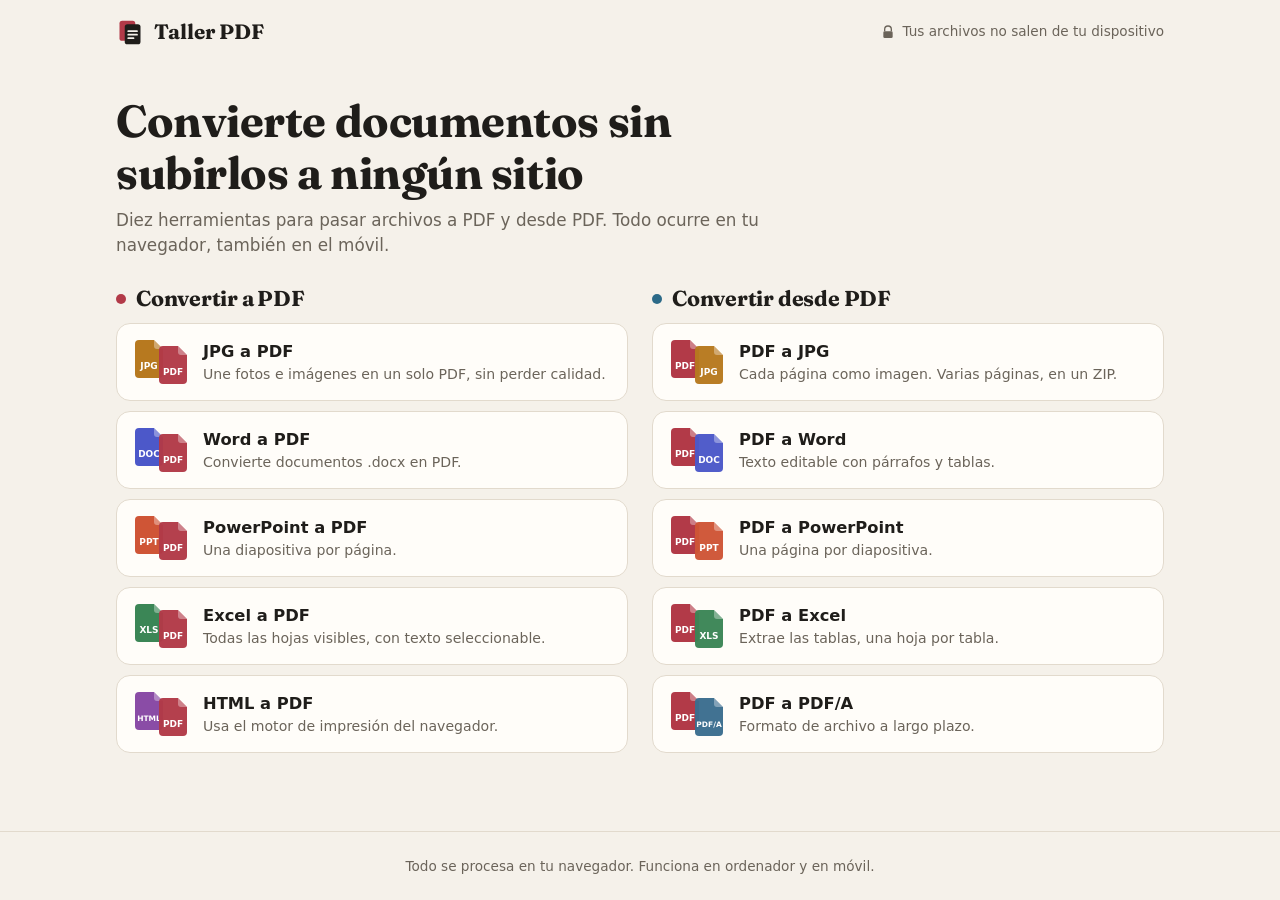
==== index.html @ 1a02f952 "Taller PDF: conversor de documentos en el navegador Diez herramientas (a PDF y desde PDF) que funcio" ====
<!doctype html>
<html lang="es">
<head>
  <meta charset="utf-8">
  <meta name="viewport" content="width=device-width, initial-scale=1">
  <title>Taller PDF</title>
  <meta name="description" content="Convierte documentos a PDF y desde PDF directamente en tu navegador, sin subir archivos.">
  <link rel="icon" href="data:image/svg+xml,%3Csvg xmlns='http://www.w3.org/2000/svg' viewBox='0 0 32 32'%3E%3Crect x='4' y='3' width='18' height='23' rx='3' fill='%23b23a48'/%3E%3Crect x='10' y='7' width='18' height='23' rx='3' fill='%231f1d1a'/%3E%3C/svg%3E">
  <link rel="preconnect" href="https://fonts.googleapis.com">
  <link rel="preconnect" href="https://fonts.gstatic.com" crossorigin>
  <link href="https://fonts.googleapis.com/css2?family=Fraunces:opsz,wght@9..144,600;9..144,700&display=swap" rel="stylesheet">
  <link rel="stylesheet" href="css/styles.css">
</head>
<body>
  <header class="top">
    <a href="#/" class="brand" aria-label="Taller PDF, inicio">
      <svg viewBox="0 0 32 32" width="28" height="28" aria-hidden="true"><rect x="4" y="3" width="18" height="23" rx="3" fill="var(--pdf)"/><rect x="10" y="7" width="18" height="23" rx="3" fill="var(--ink)"/><path d="M14 15h10M14 19h10M14 23h6" stroke="var(--bg)" stroke-width="2" stroke-linecap="round"/></svg>
      <span>Taller PDF</span>
    </a>
    <span class="privacy"><svg viewBox="0 0 24 24" width="16" height="16" aria-hidden="true"><path d="M7 11V8a5 5 0 0 1 10 0v3" fill="none" stroke="currentColor" stroke-width="2"/><rect x="5" y="11" width="14" height="10" rx="2" fill="currentColor"/></svg>Tus archivos no salen de tu dispositivo</span>
  </header>
  <main id="app" tabindex="-1"></main>
  <footer class="foot">Todo se procesa en tu navegador. Funciona en ordenador y en móvil.</footer>
  <script src="js/converters.js"></script>
  <script src="js/app.js"></script>
</body>
</html>
---- css/styles.css ----
:root {
  --bg: #f5f1ea;
  --surface: #fffdf9;
  --ink: #1f1d1a;
  --muted: #6b645a;
  --line: #e2dacd;
  --pdf: #b23a48;
  --to: #b23a48;
  --from: #2c6a88;
  --ok: #2f7a4f;
  --warn: #9a6200;
  --warn-bg: #fbf1dc;
  --err: #b42318;
  --err-bg: #fdecea;
  --focus: #2c6a88;
  --f-jpg: #b7791f;
  --f-doc: #4c58c9;
  --f-ppt: #cf5536;
  --f-xls: #3b8656;
  --f-html: #8a4ca6;
  --f-pdfa: #3b6e8f;
  --radius: 14px;
  --shadow: 0 1px 2px rgb(31 29 26 / .06), 0 6px 20px rgb(31 29 26 / .06);
  color-scheme: light;
}
@media (prefers-color-scheme: dark) {
  :root:not([data-theme="light"]) {
    --bg: #161412; --surface: #211e1b; --ink: #f1ece4; --muted: #a59d91; --line: #38322c;
    --pdf: #e0606f; --to: #e0606f; --from: #5fa8cc; --ok: #5fbf86; --warn: #e3b04b; --warn-bg: #3a2f17;
    --err: #ff8a80; --err-bg: #3d1d1a; --focus: #5fa8cc;
    --shadow: 0 1px 2px rgb(0 0 0 / .3), 0 6px 20px rgb(0 0 0 / .25);
    color-scheme: dark;
  }
}
:root[data-theme="dark"] {
  --bg: #161412; --surface: #211e1b; --ink: #f1ece4; --muted: #a59d91; --line: #38322c;
  --pdf: #e0606f; --to: #e0606f; --from: #5fa8cc; --ok: #5fbf86; --warn: #e3b04b; --warn-bg: #3a2f17;
  --err: #ff8a80; --err-bg: #3d1d1a; --focus: #5fa8cc;
  color-scheme: dark;
}

* { box-sizing: border-box; }
html { -webkit-text-size-adjust: 100%; }
body {
  margin: 0; background: var(--bg); color: var(--ink);
  font: 16px/1.5 system-ui, -apple-system, "Segoe UI", Roboto, sans-serif;
  min-height: 100vh; display: flex; flex-direction: column;
}
main { flex: 1; width: 100%; max-width: 1080px; margin: 0 auto; padding: 8px 16px 48px; outline: none; }
h1, h2 { font-family: Fraunces, Georgia, serif; font-weight: 700; letter-spacing: -.01em; line-height: 1.15; }
a { color: inherit; }
:focus-visible { outline: 3px solid var(--focus); outline-offset: 2px; border-radius: 6px; }
.visually-hidden { position: absolute !important; width: 1px; height: 1px; overflow: hidden; clip: rect(0 0 0 0); white-space: nowrap; }

/* Cabecera */
.top { display: flex; align-items: center; justify-content: space-between; gap: 12px; flex-wrap: wrap; max-width: 1080px; width: 100%; margin: 0 auto; padding: 16px; }
.brand { display: inline-flex; align-items: center; gap: 10px; text-decoration: none; font-family: Fraunces, Georgia, serif; font-weight: 700; font-size: 1.3rem; }
.privacy { display: inline-flex; align-items: center; gap: 6px; font-size: .85rem; color: var(--muted); }
.foot { text-align: center; color: var(--muted); font-size: .85rem; padding: 24px 16px; border-top: 1px solid var(--line); }

/* Portada */
.hero { padding: 24px 0 28px; max-width: 680px; }
.hero h1 { font-size: clamp(1.9rem, 5vw, 2.8rem); margin: 0 0 10px; }
.hero p { margin: 0; color: var(--muted); font-size: 1.05rem; }
.columns { display: grid; grid-template-columns: 1fr 1fr; gap: 24px; }
.col h2 { font-size: 1.35rem; margin: 0 0 12px; display: flex; align-items: center; gap: 10px; }
.col h2::before { content: ""; width: 10px; height: 10px; border-radius: 50%; background: var(--to); }
.col.from h2::before { background: var(--from); }
.tools { list-style: none; margin: 0; padding: 0; display: grid; gap: 10px; }
.tool {
  display: flex; align-items: center; gap: 14px; padding: 14px 16px; text-decoration: none;
  background: var(--surface); border: 1px solid var(--line); border-radius: var(--radius);
  transition: transform .12s ease, border-color .12s ease, box-shadow .12s ease;
}
.tool:hover { transform: translateY(-1px); border-color: var(--muted); box-shadow: var(--shadow); }
.tool .txt { display: flex; flex-direction: column; min-width: 0; }
.tool strong { font-size: 1.02rem; }
.tool small { color: var(--muted); font-size: .88rem; }
.ico { flex: none; width: 56px; height: 48px; }

/* Página de herramienta */
.back { display: inline-flex; align-items: center; gap: 6px; color: var(--muted); text-decoration: none; padding: 8px 0; font-size: .95rem; }
.back:hover { color: var(--ink); }
.tool-head { display: flex; align-items: center; gap: 16px; margin: 8px 0 12px; }
.tool-head h1 { margin: 0; font-size: clamp(1.7rem, 5vw, 2.3rem); }
.tool-head p { margin: 2px 0 0; color: var(--muted); }
.tool-head .ico { width: 70px; height: 60px; }
.note { margin: 0 0 20px; padding: 12px 14px; border-radius: 10px; background: var(--surface); border: 1px solid var(--line); font-size: .93rem; color: var(--muted); }
.note.approx { background: var(--warn-bg); border-color: transparent; color: var(--ink); }
.note.approx strong { color: var(--warn); }

.options { display: flex; flex-wrap: wrap; gap: 16px 28px; margin-bottom: 20px; }
.options fieldset { border: 0; margin: 0; padding: 0; min-width: 0; }
.options legend { font-size: .85rem; font-weight: 600; color: var(--muted); margin-bottom: 6px; padding: 0; }
.seg { display: inline-flex; flex-wrap: wrap; background: var(--surface); border: 1px solid var(--line); border-radius: 10px; padding: 3px; gap: 2px; }
.seg label { position: relative; }
.seg input { position: absolute; opacity: 0; inset: 0; margin: 0; cursor: pointer; }
.seg span { display: block; padding: 7px 12px; border-radius: 7px; font-size: .9rem; cursor: pointer; white-space: nowrap; }
.seg input:checked + span { background: var(--ink); color: var(--bg); }
.seg input:focus-visible + span { outline: 3px solid var(--focus); outline-offset: 1px; }

.drop {
  display: flex; flex-direction: column; align-items: center; justify-content: center; gap: 6px; text-align: center;
  min-height: 170px; padding: 24px 16px; cursor: pointer;
  border: 2px dashed var(--line); border-radius: var(--radius); background: var(--surface);
  transition: border-color .12s ease, background .12s ease;
}
.drop:hover, .drop.over { border-color: var(--accent, var(--to)); }
.drop.over { background: color-mix(in srgb, var(--accent, var(--to)) 7%, var(--surface)); }
.drop svg { color: var(--accent, var(--to)); }
.drop .big { font-weight: 600; font-size: 1.05rem; }
.drop .big u { text-decoration-color: var(--accent, var(--to)); text-underline-offset: 3px; }
.drop small { color: var(--muted); }
.drop input { display: none; }

.files { list-style: none; margin: 16px 0 0; padding: 0; display: grid; gap: 8px; }
.file {
  display: grid; grid-template-columns: auto 1fr auto; align-items: center; gap: 4px 12px;
  padding: 10px 12px; background: var(--surface); border: 1px solid var(--line); border-radius: 12px;
}
.file.dragging { opacity: .5; }
.file.drop-target { border-color: var(--accent, var(--to)); }
.file .thumb { width: 40px; height: 40px; border-radius: 6px; object-fit: cover; background: var(--bg); display: grid; place-items: center; font-size: .7rem; font-weight: 700; color: var(--muted); }
.file .meta { min-width: 0; }
.file .name { font-weight: 600; overflow: hidden; text-overflow: ellipsis; white-space: nowrap; }
.file .status { font-size: .85rem; color: var(--muted); }
.file .status.error { color: var(--err); }
.file .status.done { color: var(--ok); }
.file .ctrl { display: flex; gap: 4px; }
.file .bar { grid-column: 1 / -1; height: 4px; border-radius: 4px; background: var(--line); overflow: hidden; display: none; }
.file .bar.on { display: block; }
.file .bar i { display: block; height: 100%; width: 0; background: var(--accent, var(--to)); transition: width .2s ease; }
.icon-btn { width: 36px; height: 36px; display: grid; place-items: center; border: 1px solid var(--line); background: transparent; color: var(--ink); border-radius: 8px; cursor: pointer; font-size: 1rem; }
.icon-btn:hover:not(:disabled) { background: var(--bg); }
.icon-btn:disabled { opacity: .35; cursor: default; }

.actions { display: flex; flex-wrap: wrap; align-items: center; gap: 12px; margin-top: 18px; }
.btn {
  display: inline-flex; align-items: center; justify-content: center; gap: 8px; min-height: 46px; padding: 0 22px;
  border-radius: 12px; border: 1px solid var(--line); background: var(--surface); color: var(--ink);
  font: inherit; font-weight: 600; cursor: pointer; text-decoration: none;
}
.btn:hover:not(:disabled) { border-color: var(--muted); }
.btn.primary { background: var(--accent, var(--to)); border-color: transparent; color: #fff; }
.btn.primary:hover:not(:disabled) { filter: brightness(1.08); }
.btn:disabled { opacity: .45; cursor: default; }
.global-status { font-size: .92rem; color: var(--muted); }
.global-status.error { color: var(--err); }

.results { margin-top: 28px; display: grid; gap: 14px; }
.results h2 { font-size: 1.3rem; margin: 0; }
.out { display: grid; grid-template-columns: 180px 1fr; gap: 16px; padding: 14px; background: var(--surface); border: 1px solid var(--line); border-radius: var(--radius); align-items: start; }
.out .pv { width: 180px; min-height: 120px; max-height: 260px; overflow: hidden; border-radius: 8px; border: 1px solid var(--line); background: #fff; display: grid; place-items: center; color: #6b645a; font-size: .8rem; text-align: center; }
.out .pv img, .out .pv canvas { width: 100%; height: auto; display: block; }
.out .pv.table { place-items: start; overflow: auto; font-size: .7rem; color: #000; }
.out .pv.table table { border-collapse: collapse; }
.out .pv.table td { border: 1px solid #ddd; padding: 2px 4px; white-space: nowrap; }
.out .info { min-width: 0; display: flex; flex-direction: column; gap: 8px; }
.out .oname { font-weight: 600; word-break: break-all; }
.out .osize { color: var(--muted); font-size: .88rem; }
.out ul.warn { margin: 0; padding: 0; list-style: none; display: grid; gap: 4px; }
.out ul.warn li { font-size: .88rem; padding: 6px 10px; border-radius: 8px; background: var(--bg); }
.out ul.warn li.bad { background: var(--err-bg); color: var(--err); }
.out .btn { align-self: flex-start; }

@media (max-width: 760px) {
  .columns { grid-template-columns: 1fr; gap: 28px; }
  .hero { padding: 12px 0 20px; }
  .privacy { font-size: .8rem; }
  .out { grid-template-columns: 1fr; }
  .out .pv { width: 100%; max-height: 320px; }
  .actions .btn { flex: 1; }
}
@media (prefers-reduced-motion: reduce) {
  * { transition: none !important; }
}
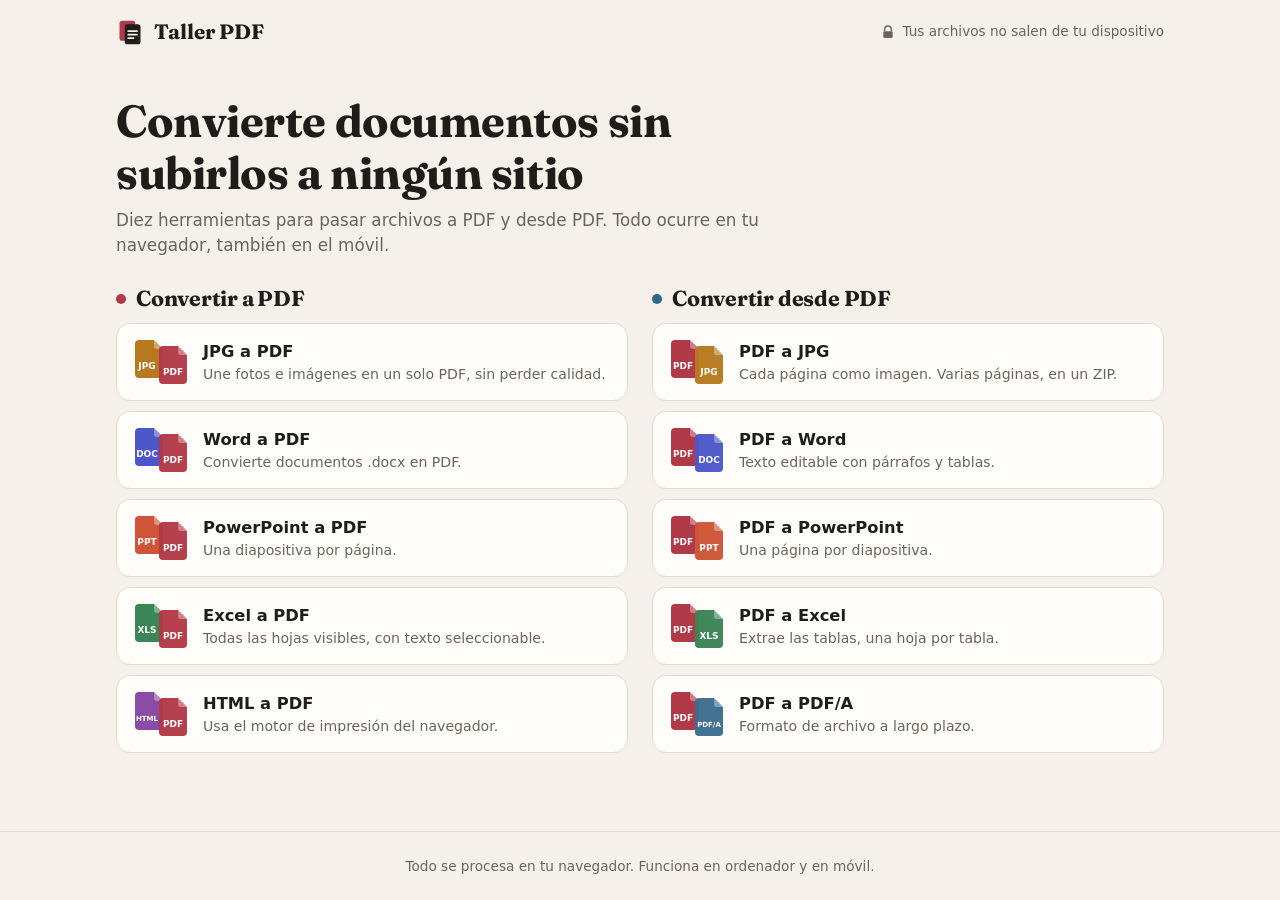
==== commit 3d9f800c: "Corrige fallos encontrados con archivos reales - PowerPoint a PDF: el texto de los marcadores salía " ====
--- a/index.html
+++ b/index.html
@@ -9,7 +9,7 @@
   <link rel="preconnect" href="https://fonts.googleapis.com">
   <link rel="preconnect" href="https://fonts.gstatic.com" crossorigin>
   <link href="https://fonts.googleapis.com/css2?family=Fraunces:opsz,wght@9..144,600;9..144,700&display=swap" rel="stylesheet">
-  <link rel="stylesheet" href="css/styles.css">
+  <link rel="stylesheet" href="css/styles.css?v=6">
 </head>
 <body>
   <header class="top">
@@ -21,7 +21,7 @@
   </header>
   <main id="app" tabindex="-1"></main>
   <footer class="foot">Todo se procesa en tu navegador. Funciona en ordenador y en móvil.</footer>
-  <script src="js/converters.js"></script>
-  <script src="js/app.js"></script>
+  <script src="js/converters.js?v=6"></script>
+  <script src="js/app.js?v=6"></script>
 </body>
 </html>
--- a/css/styles.css
+++ b/css/styles.css
@@ -50,6 +50,7 @@
 h1, h2 { font-family: Fraunces, Georgia, serif; font-weight: 700; letter-spacing: -.01em; line-height: 1.15; }
 a { color: inherit; }
 :focus-visible { outline: 3px solid var(--focus); outline-offset: 2px; border-radius: 6px; }
+main:focus-visible { outline: none; }
 .visually-hidden { position: absolute !important; width: 1px; height: 1px; overflow: hidden; clip: rect(0 0 0 0); white-space: nowrap; }
 
 /* Cabecera */
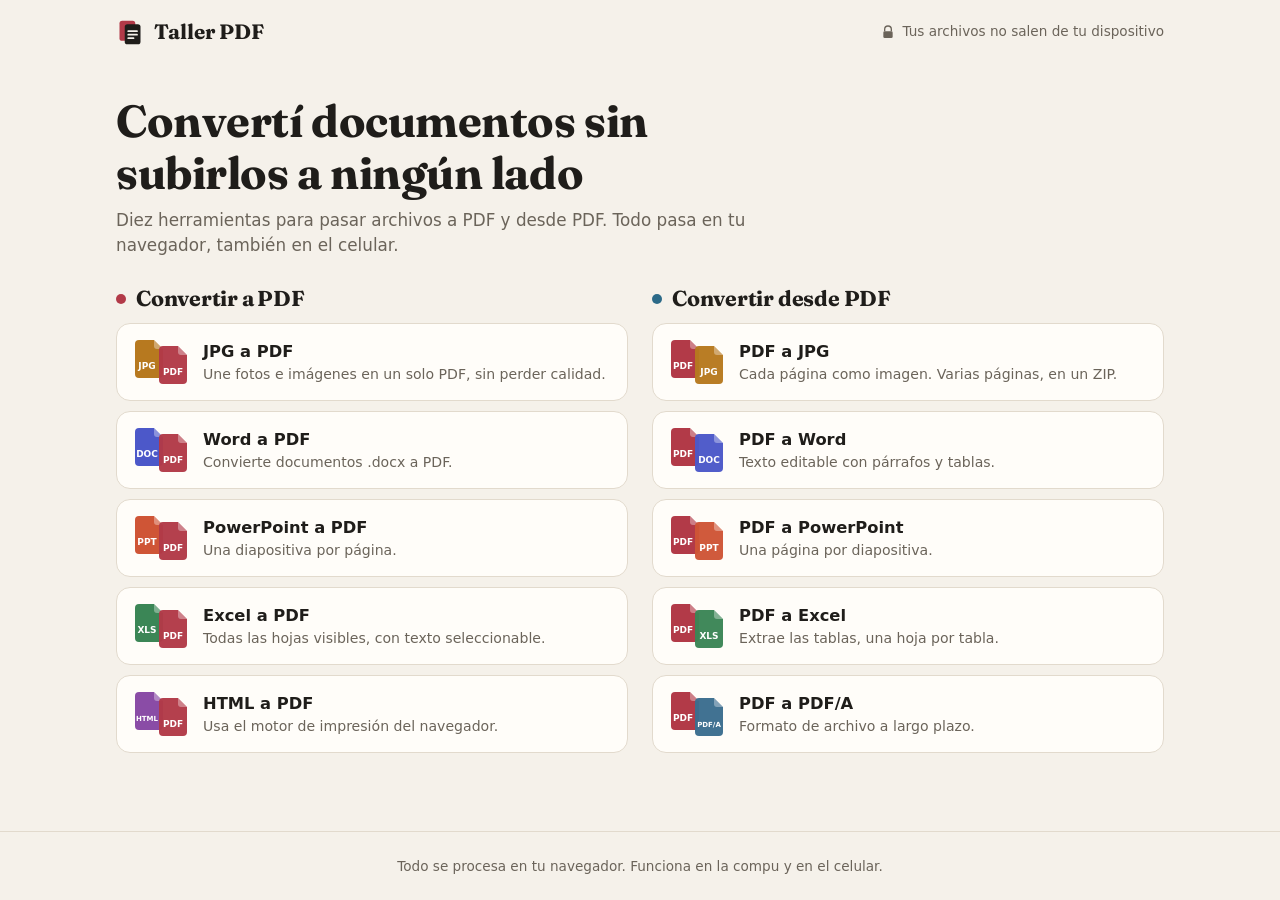
==== commit f37166ef: "Voseo, README de portfolio, licencia y CI - Textos de la interfaz en español rioplatense, como el re" ====
--- a/index.html
+++ b/index.html
@@ -4,12 +4,12 @@
   <meta charset="utf-8">
   <meta name="viewport" content="width=device-width, initial-scale=1">
   <title>Taller PDF</title>
-  <meta name="description" content="Convierte documentos a PDF y desde PDF directamente en tu navegador, sin subir archivos.">
+  <meta name="description" content="Convertí documentos a PDF y desde PDF directamente en tu navegador, sin subir archivos.">
   <link rel="icon" href="data:image/svg+xml,%3Csvg xmlns='http://www.w3.org/2000/svg' viewBox='0 0 32 32'%3E%3Crect x='4' y='3' width='18' height='23' rx='3' fill='%23b23a48'/%3E%3Crect x='10' y='7' width='18' height='23' rx='3' fill='%231f1d1a'/%3E%3C/svg%3E">
   <link rel="preconnect" href="https://fonts.googleapis.com">
   <link rel="preconnect" href="https://fonts.gstatic.com" crossorigin>
   <link href="https://fonts.googleapis.com/css2?family=Fraunces:opsz,wght@9..144,600;9..144,700&display=swap" rel="stylesheet">
-  <link rel="stylesheet" href="css/styles.css?v=6">
+  <link rel="stylesheet" href="css/styles.css?v=7">
 </head>
 <body>
   <header class="top">
@@ -20,8 +20,8 @@
     <span class="privacy"><svg viewBox="0 0 24 24" width="16" height="16" aria-hidden="true"><path d="M7 11V8a5 5 0 0 1 10 0v3" fill="none" stroke="currentColor" stroke-width="2"/><rect x="5" y="11" width="14" height="10" rx="2" fill="currentColor"/></svg>Tus archivos no salen de tu dispositivo</span>
   </header>
   <main id="app" tabindex="-1"></main>
-  <footer class="foot">Todo se procesa en tu navegador. Funciona en ordenador y en móvil.</footer>
-  <script src="js/converters.js?v=6"></script>
-  <script src="js/app.js?v=6"></script>
+  <footer class="foot">Todo se procesa en tu navegador. Funciona en la compu y en el celular.</footer>
+  <script src="js/converters.js?v=7"></script>
+  <script src="js/app.js?v=7"></script>
 </body>
 </html>
